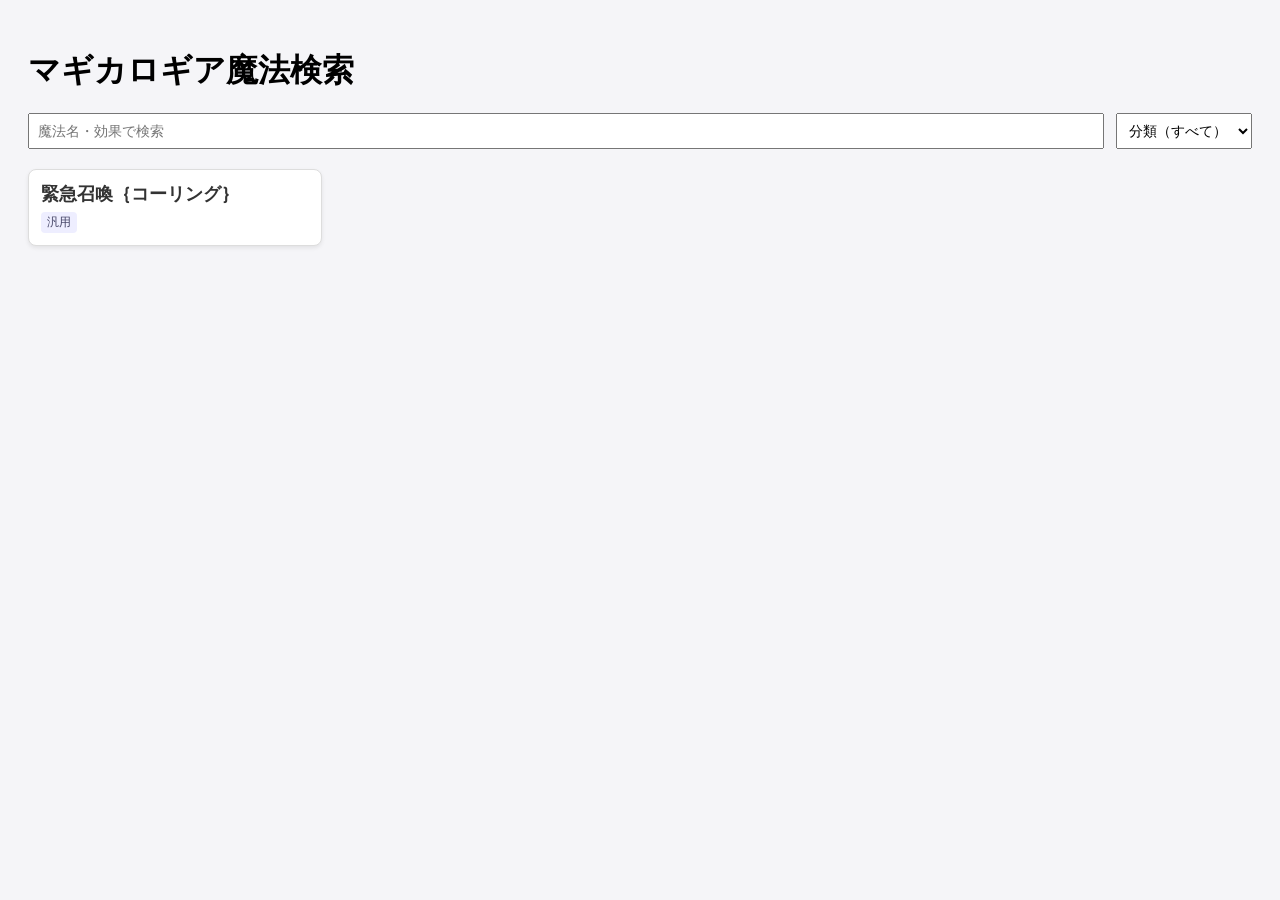
==== index.html @ a3d4fc9e "Add files via upload" ====
<!DOCTYPE html>
<html lang="ja">
<head>
  <meta charset="UTF-8">
  <title>マギカロギア魔法検索</title>
  <link rel="stylesheet" href="search.css">
</head>
<body>

  <h1>マギカロギア魔法検索</h1>

  <div class="search-area">
    <input id="search" placeholder="魔法名・効果で検索">
    <select id="category-filter">
      <option value="">分類（すべて）</option>
    </select>
  </div>

  <div id="spell-list" class="grid"></div>

  <script src="search.js"></script>
</body>
</html>
---- search.css ----
body {
  font-family: sans-serif;
  padding: 20px;
  background: #f5f5f8;
}

h1 {
  margin-bottom: 20px;
}

.search-area {
  display: flex;
  gap: 12px;
  margin-bottom: 20px;
}

#search {
  flex: 1;
  padding: 8px;
  font-size: 14px;
}

#category-filter {
  padding: 8px;
  font-size: 14px;
}

.grid {
  display: grid;
  grid-template-columns: repeat(auto-fill, minmax(280px, 1fr));
  gap: 16px;
}

.card {
  background: #ffffff;
  border: 1px solid #ddd;
  border-radius: 8px;
  padding: 12px;
  box-shadow: 0 2px 4px rgba(0,0,0,0.08);
}

.card-title {
  font-size: 18px;
  font-weight: bold;
  margin-bottom: 6px;
}

.tag {
  display: inline-block;
  background: #eef;
  color: #446;
  padding: 2px 6px;
  border-radius: 4px;
  font-size: 12px;
  margin-right: 4px;
}

.card-link {
  text-decoration: none;
  color: #333;
}

.card-link:hover {
  text-decoration: underline;
}
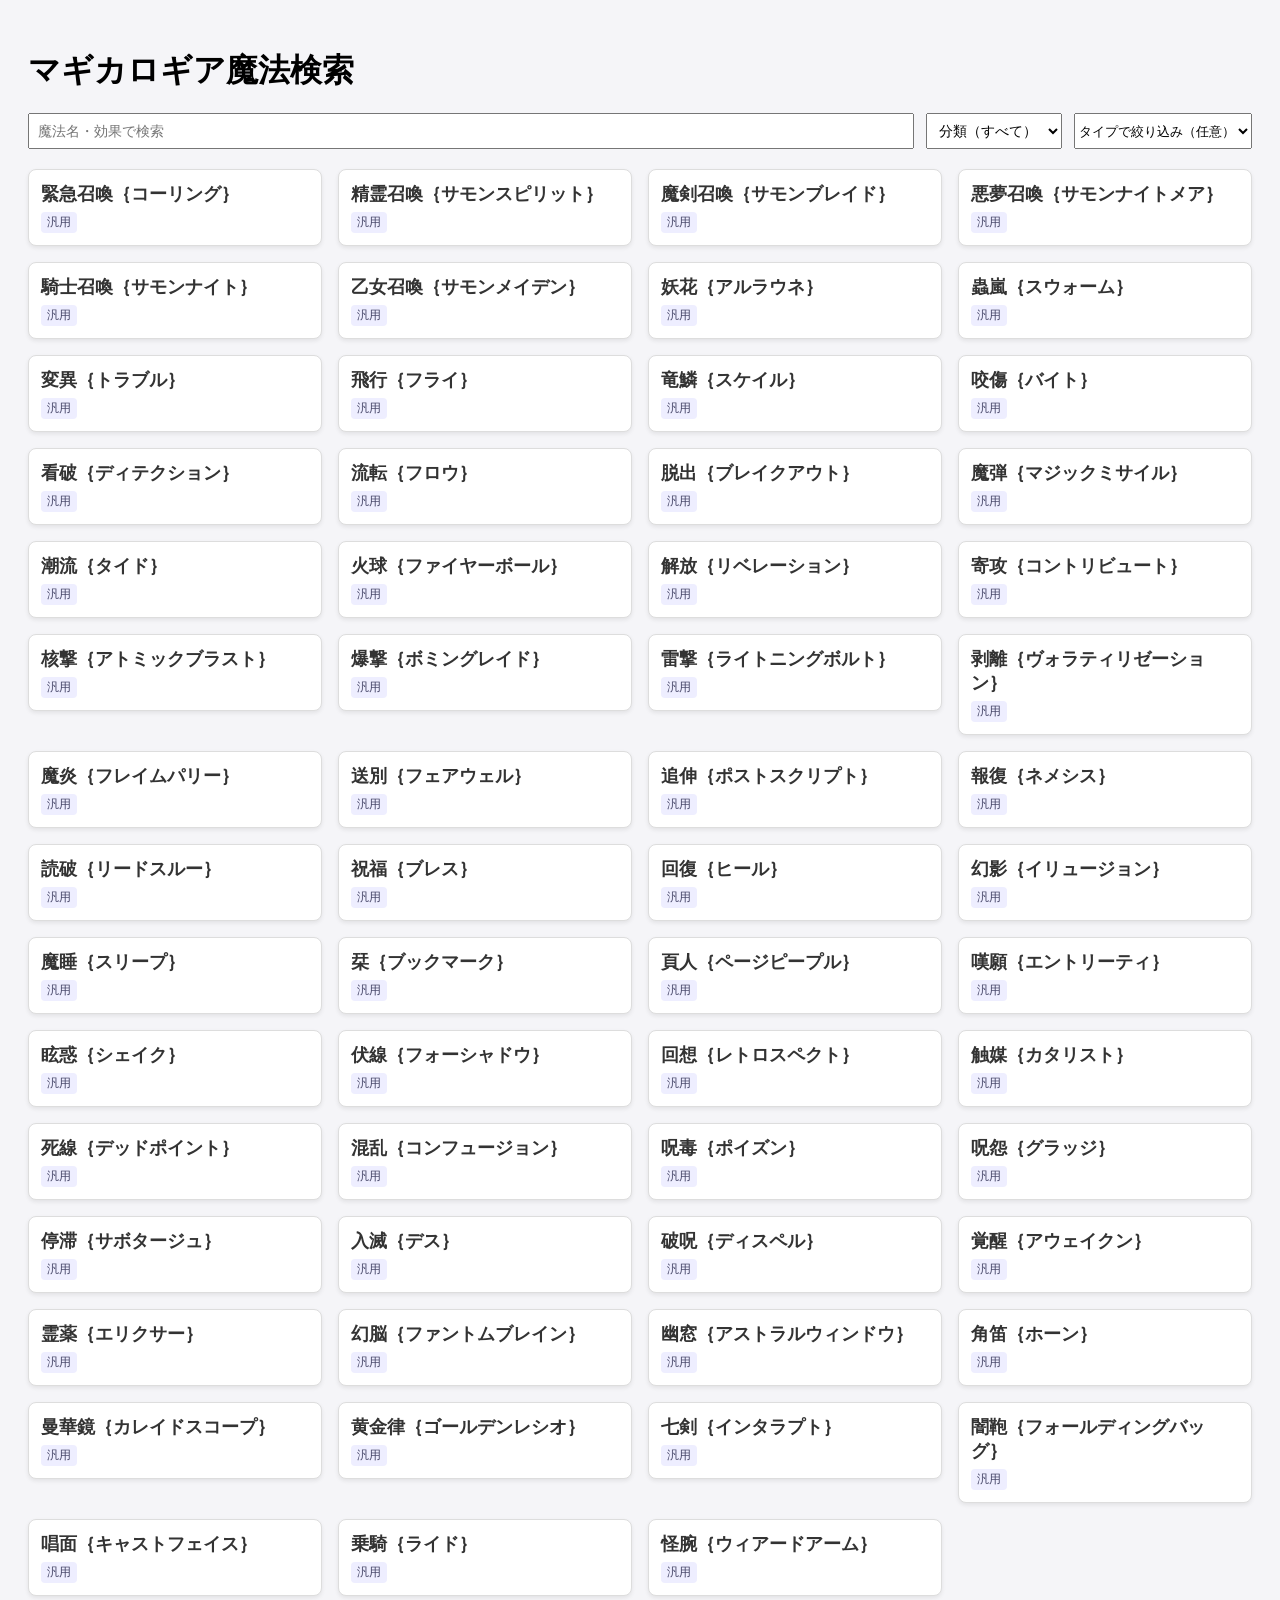
==== commit ae69d50d: "Add type filter to search area in index.html Added a type filter dropdown to the search area." ====
--- a/index.html
+++ b/index.html
@@ -14,6 +14,12 @@
     <select id="category-filter">
       <option value="">分類（すべて）</option>
     </select>
+    <select id="typeFilter">
+  <option value="">タイプで絞り込み（任意）</option>
+  <option value="召喚">召喚</option>
+  <option value="呪文">呪文</option>
+  <option value="装備">装備</option>
+</select>
   </div>
 
   <div id="spell-list" class="grid"></div>
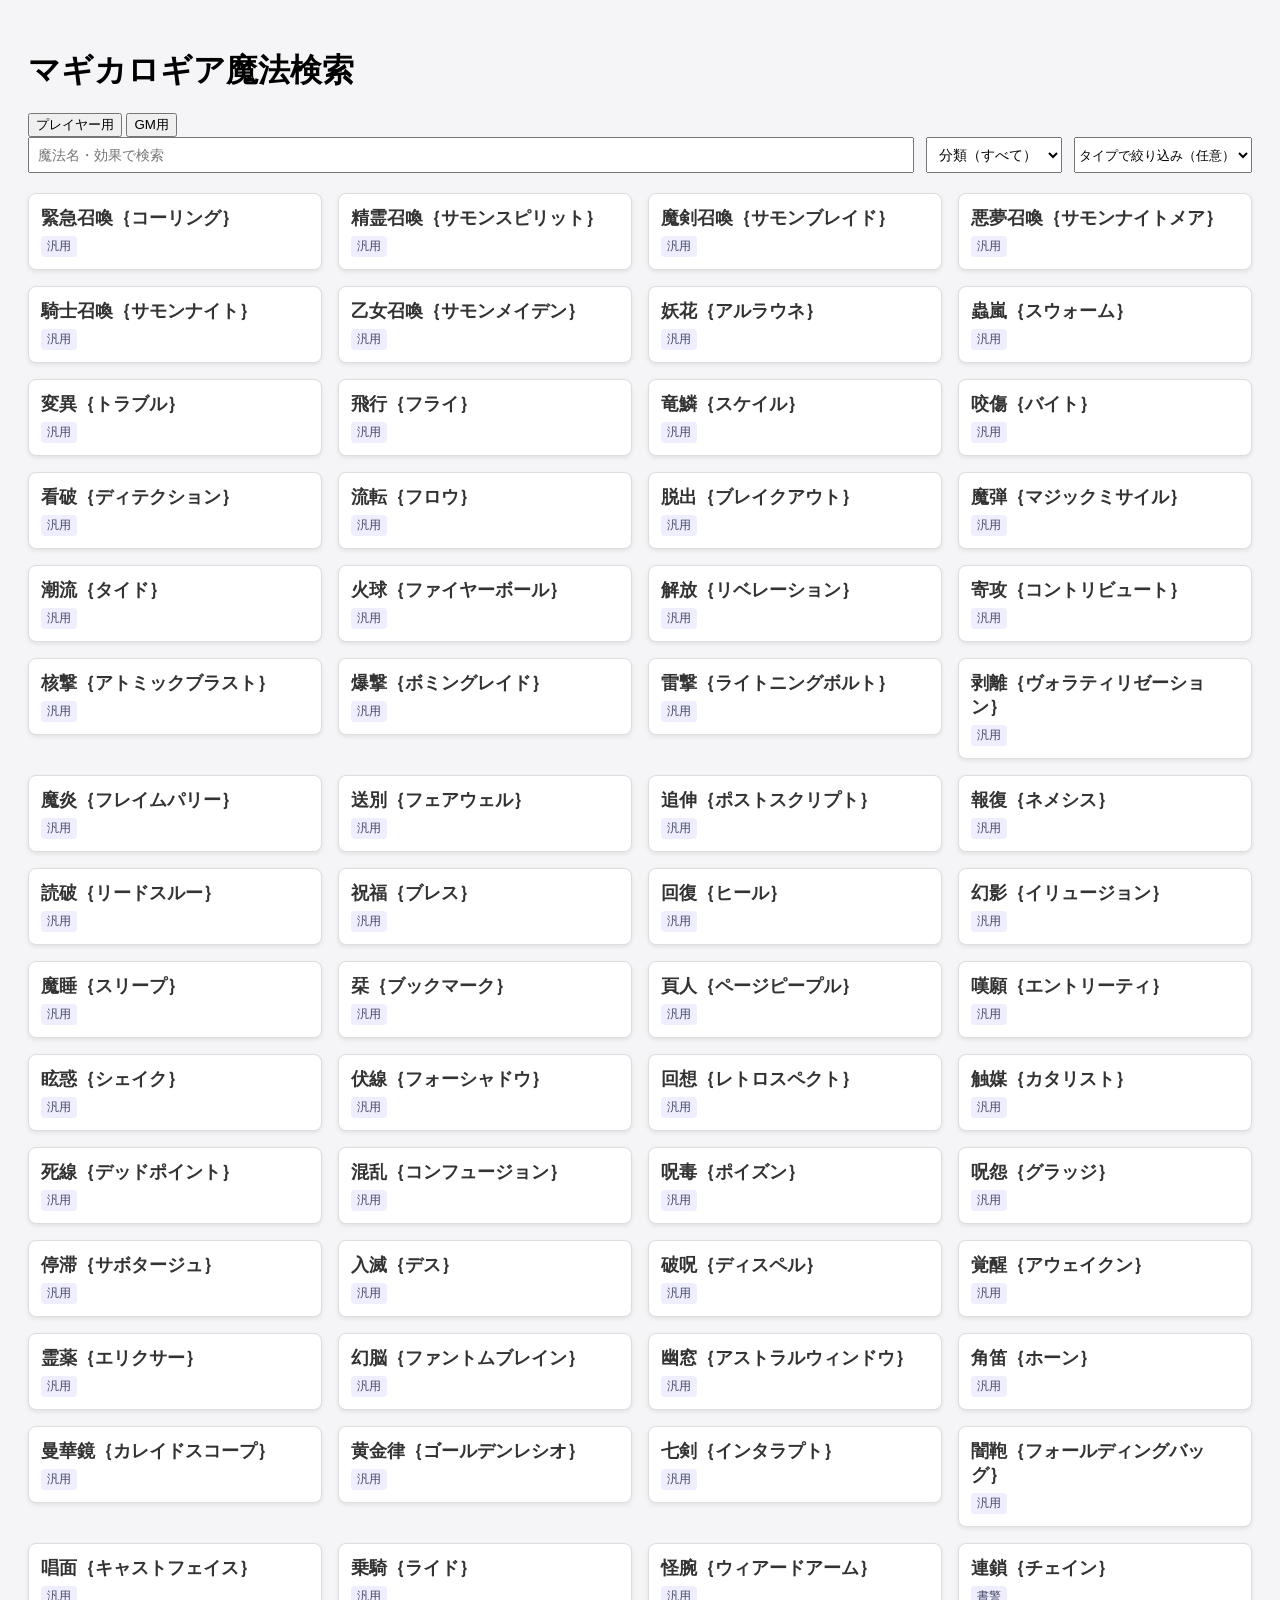
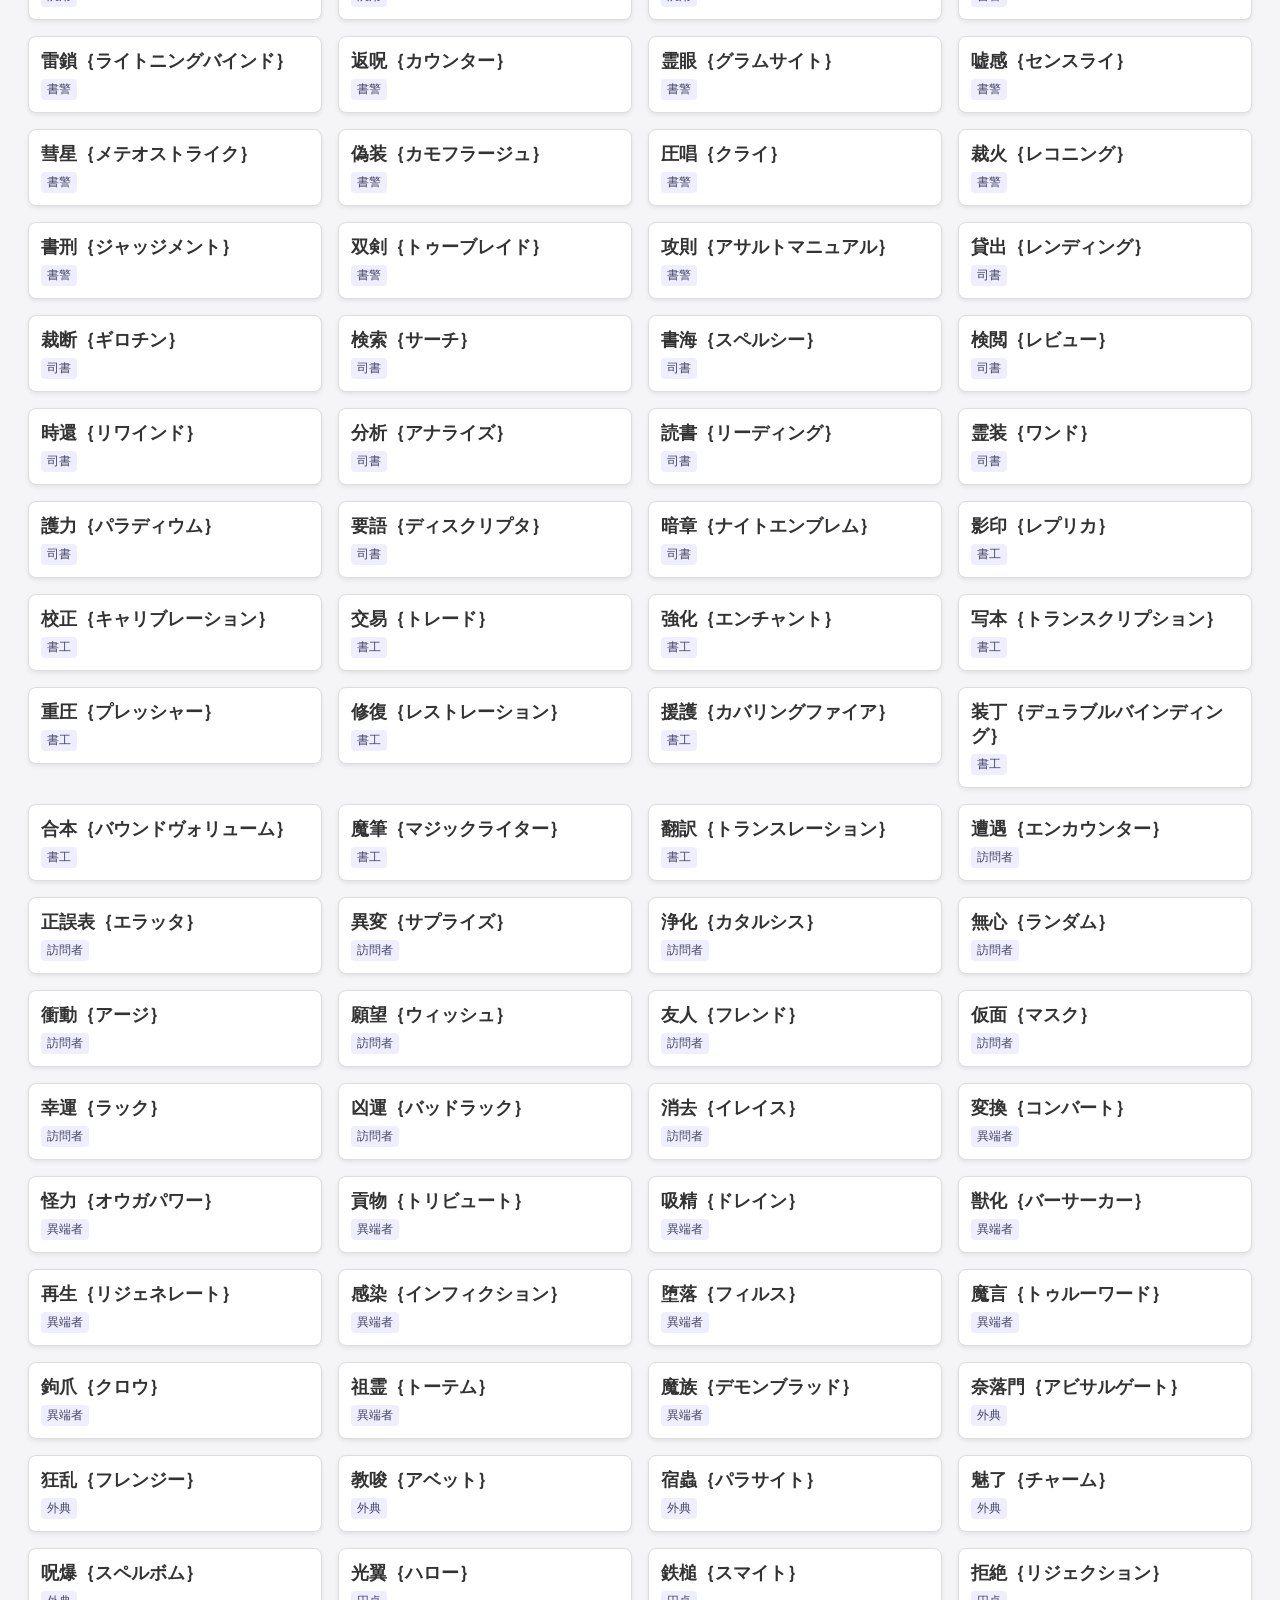
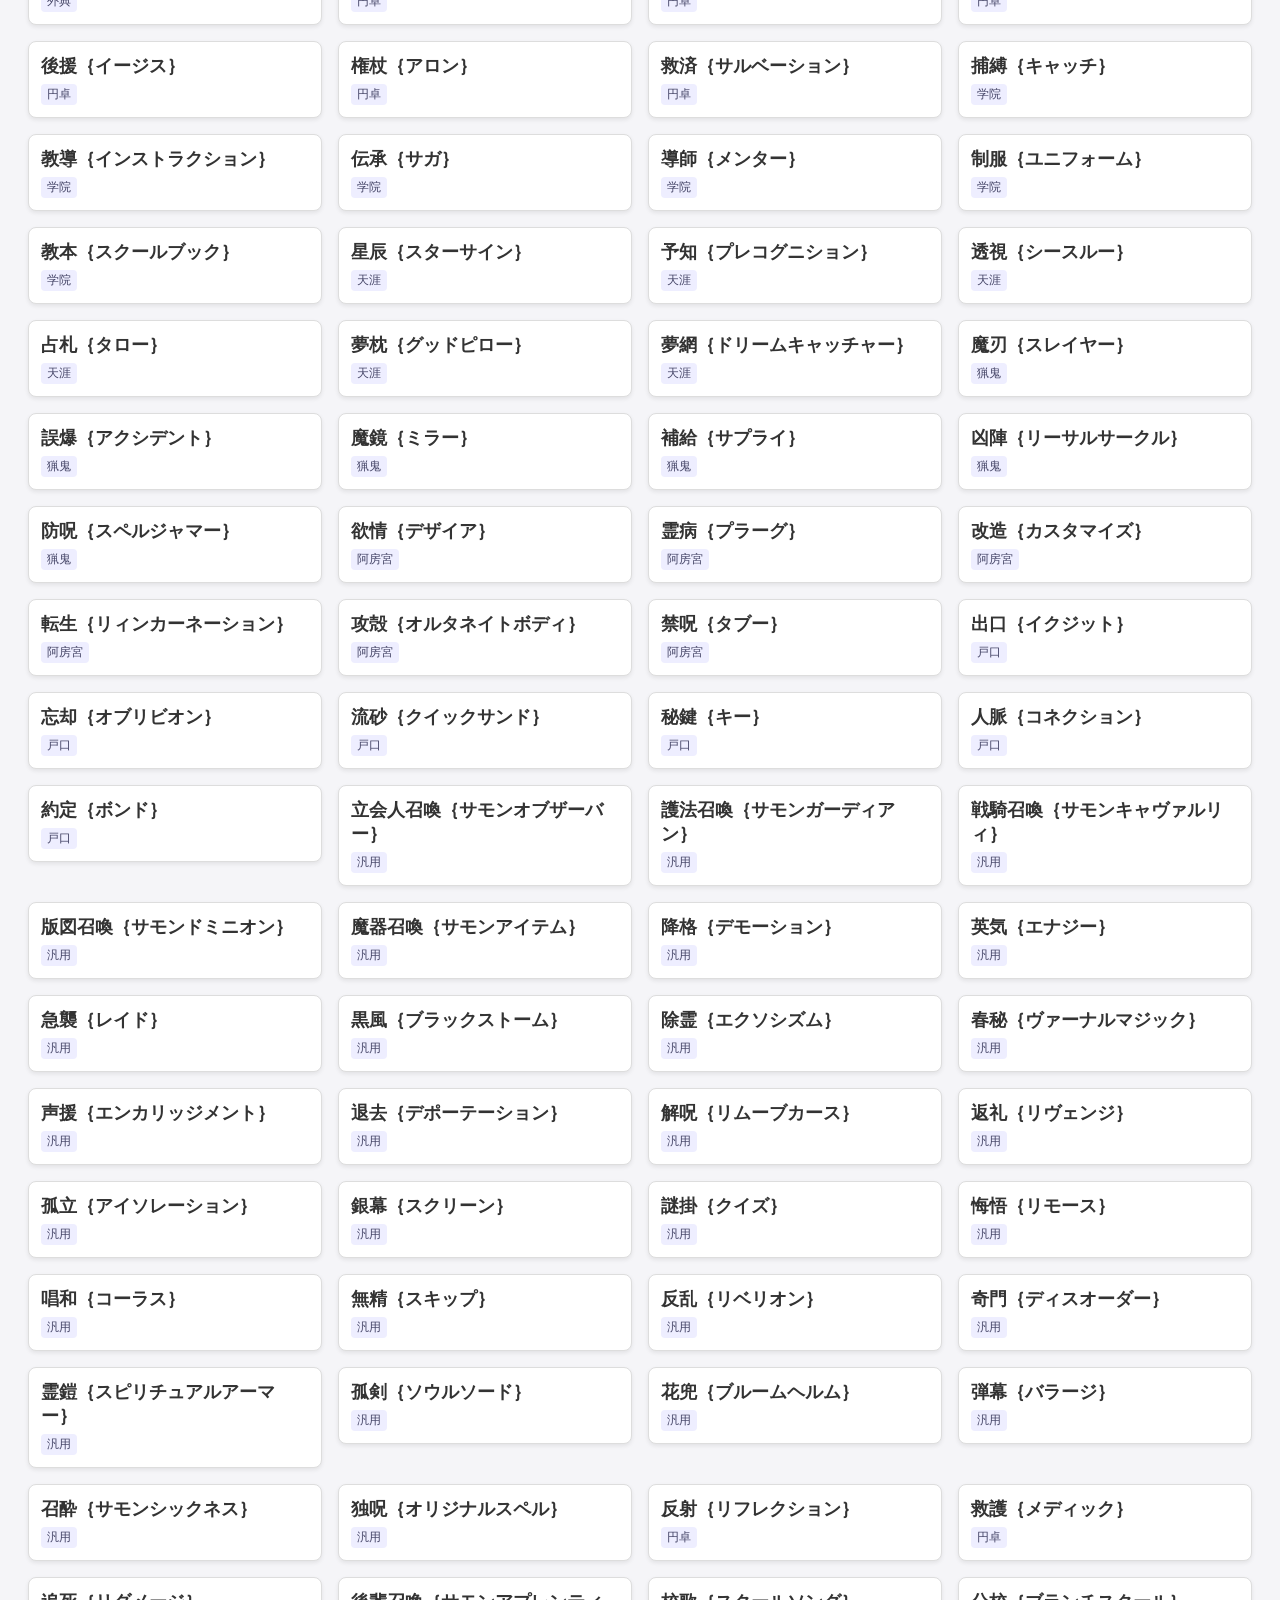
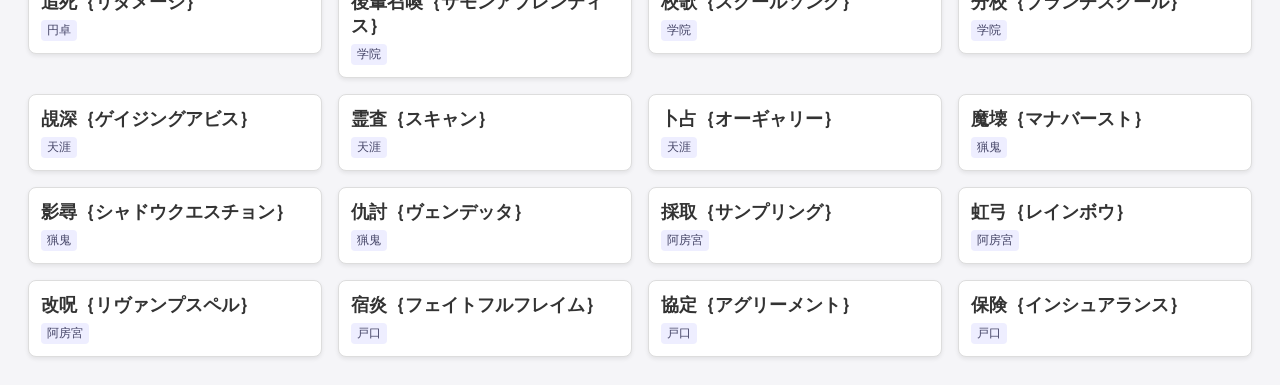
==== commit 3299e6b4: "Add mode switch buttons to index.html" ====
--- a/index.html
+++ b/index.html
@@ -7,7 +7,12 @@
 </head>
 <body>
 
-  <h1>マギカロギア魔法検索</h1>
+  <h1 id="title">マギカロギア魔法検索</h1>
+
+<div class="mode-switch">
+  <button id="playerMode">プレイヤー用</button>
+  <button id="gmMode">GM用</button>
+</div>
 
   <div class="search-area">
     <input id="search" placeholder="魔法名・効果で検索">
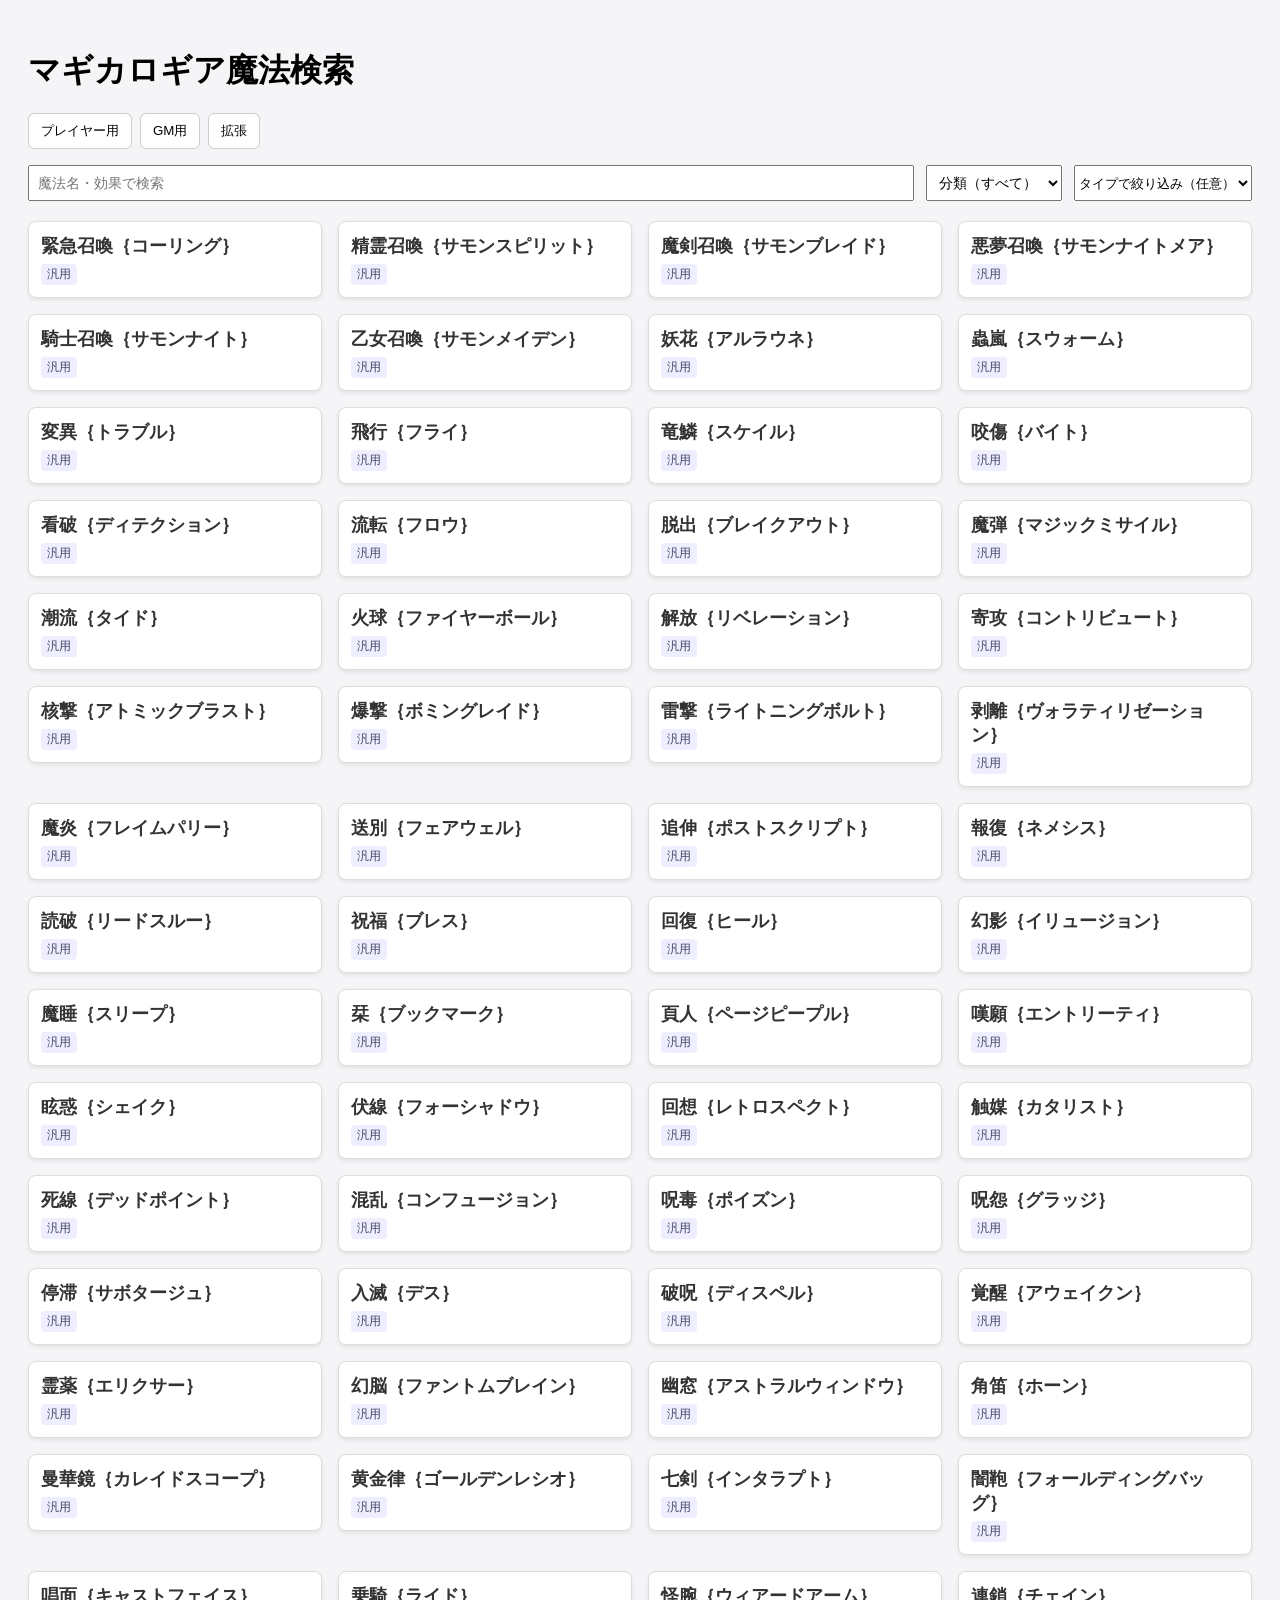
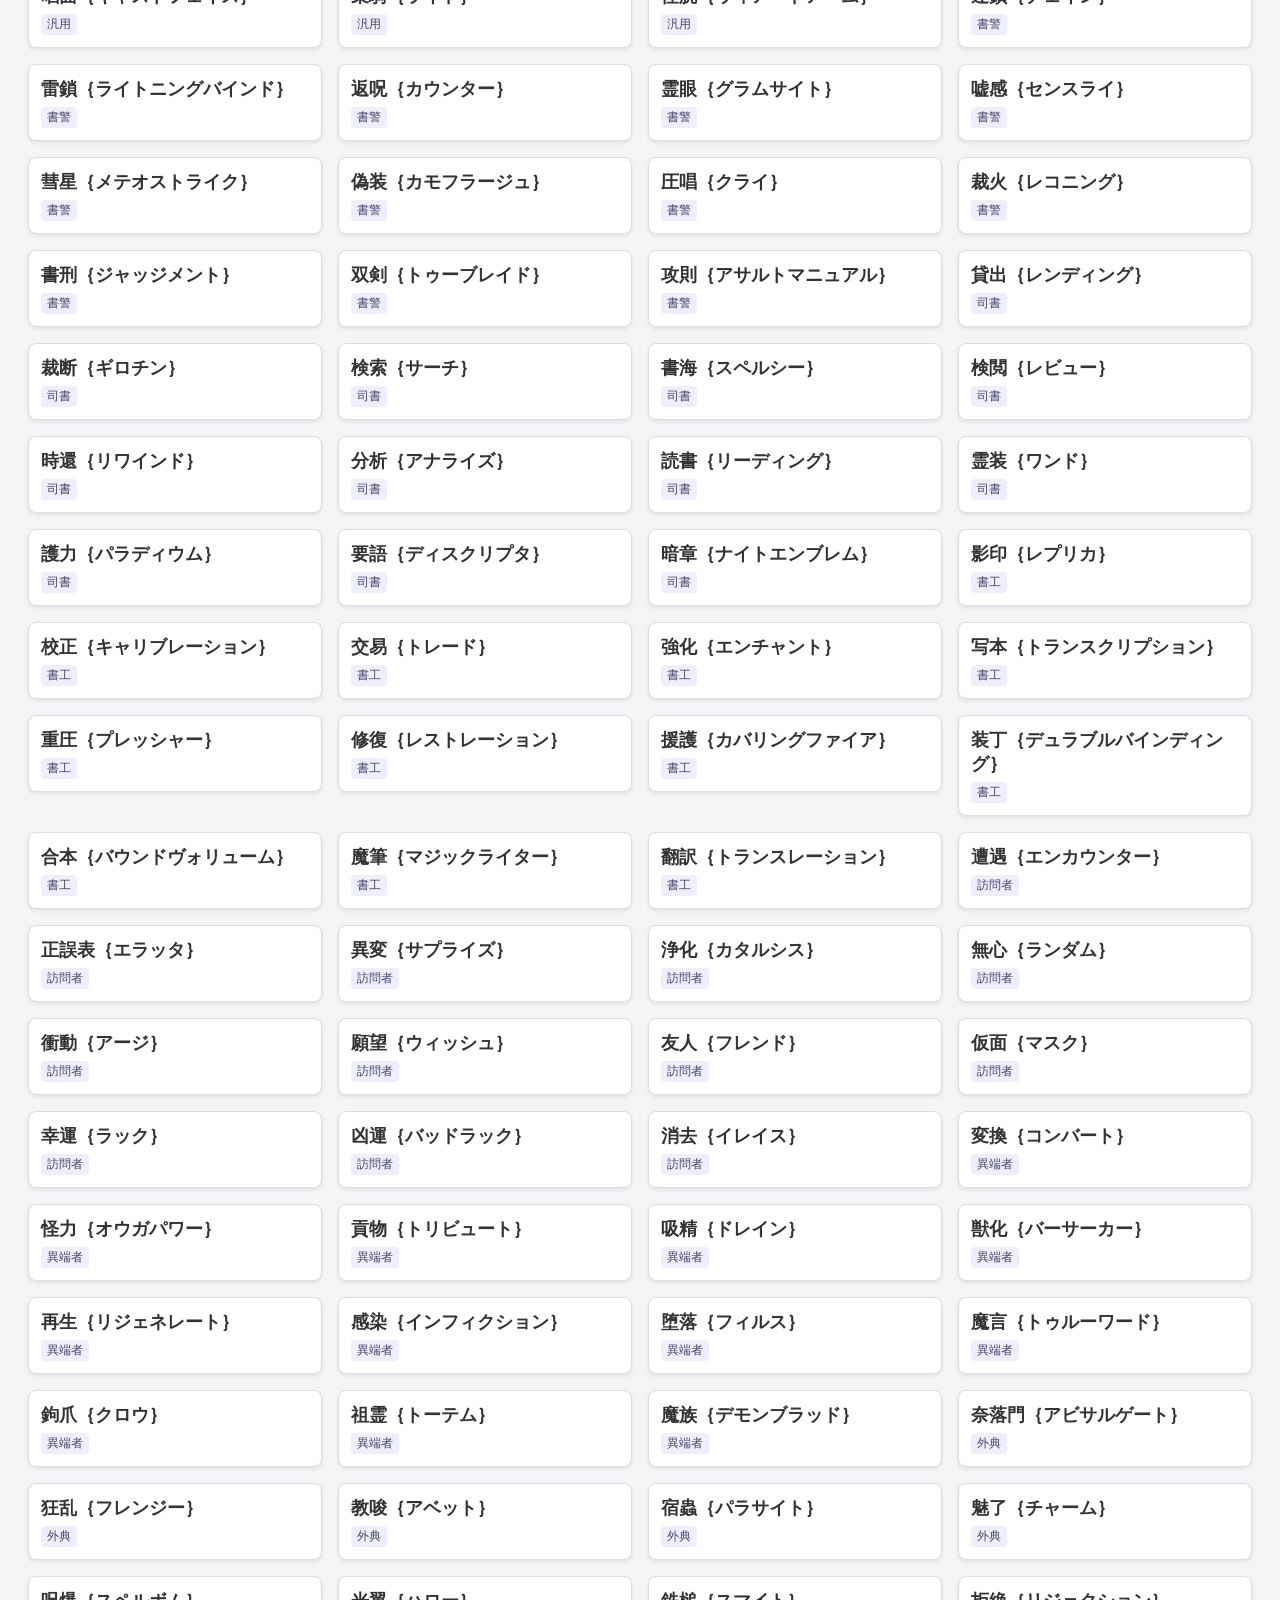
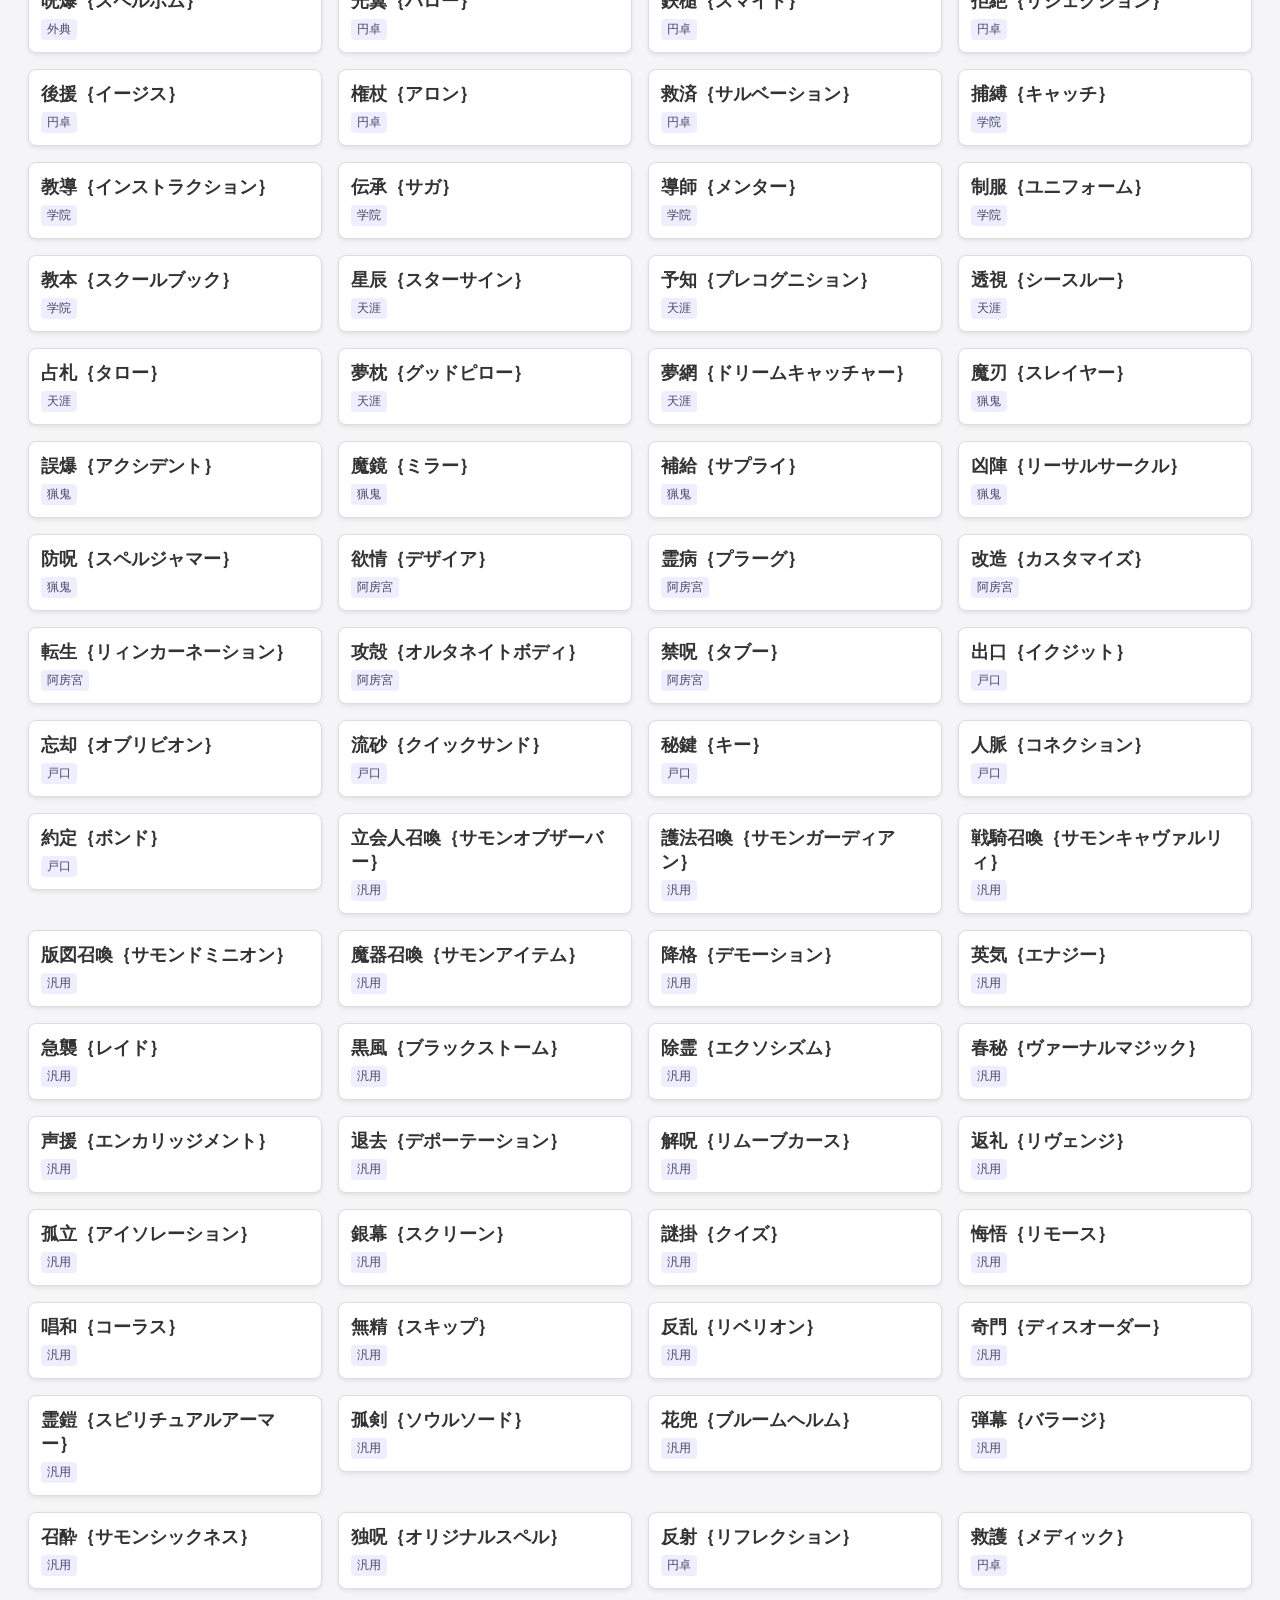
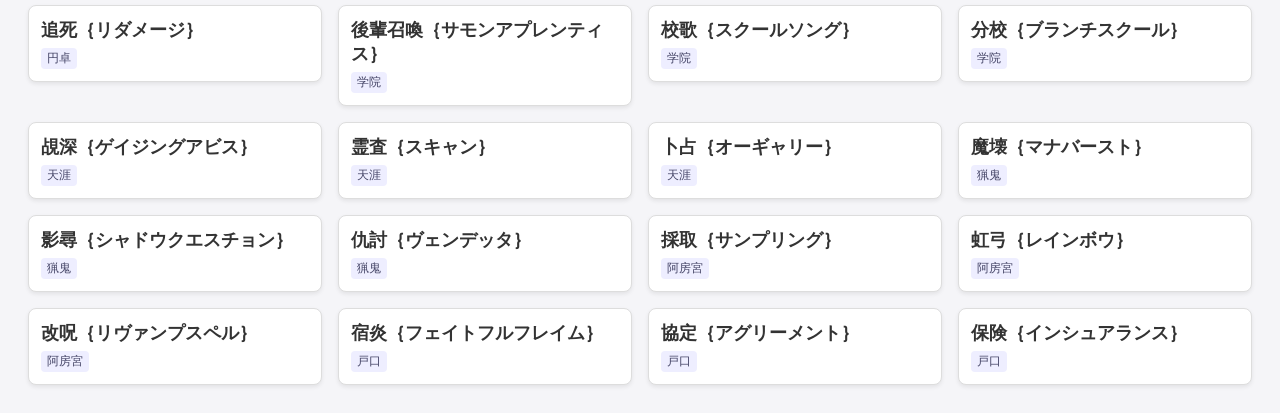
==== commit d89e2a48: "Add expansion button to mode switch" ====
--- a/index.html
+++ b/index.html
@@ -12,6 +12,7 @@
 <div class="mode-switch">
   <button id="playerMode">プレイヤー用</button>
   <button id="gmMode">GM用</button>
+  <button id="expansionMode">拡張</button>
 </div>
 
   <div class="search-area">
--- a/search.css
+++ b/search.css
@@ -63,3 +63,17 @@
 .card-link:hover {
   text-decoration: underline;
 }
+
+.mode-switch {
+  display: flex;
+  gap: 8px;
+  margin-bottom: 16px;
+}
+
+.mode-switch button {
+  padding: 8px 12px;
+  border: 1px solid #ccc;
+  border-radius: 6px;
+  background: white;
+  cursor: pointer;
+}
